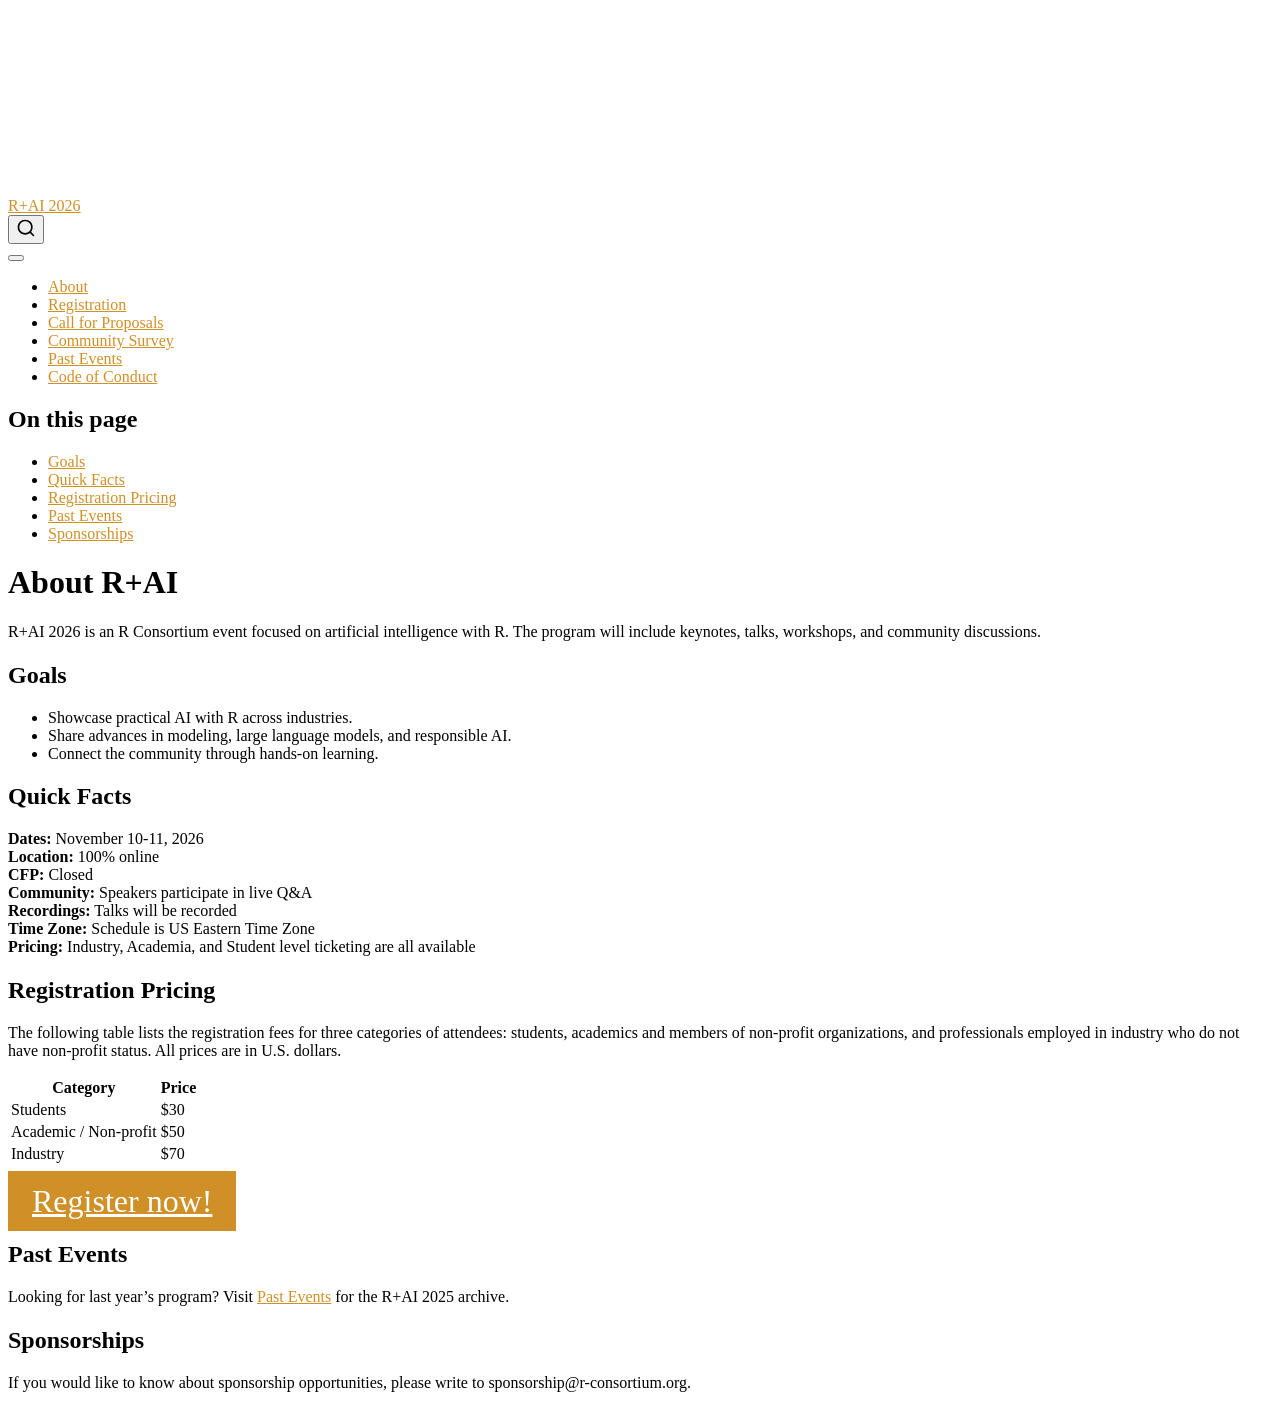
==== about.html @ 4ca6fd70 "deploy: 905045882e20bce8444584c14624df7e8ccb5d66" ====
<!DOCTYPE html>
<html xmlns="http://www.w3.org/1999/xhtml" lang="en" xml:lang="en"><head>

<meta charset="utf-8">
<meta name="generator" content="quarto-1.10.19">

<meta name="viewport" content="width=device-width, initial-scale=1.0, user-scalable=yes">


<title>About R+AI – R+AI 2026</title>
<style>
/* Default styles provided by pandoc.
** See https://pandoc.org/MANUAL.html#variables-for-html for config info.
*/
span.smallcaps{font-variant: small-caps;}
div.columns{display: flex; gap: 1.5em;}
div.column{flex: auto;}
@media screen {
div.columns{gap: min(4vw, 1.5em);}
div.column{overflow-x: auto;}
}
div.hanging-indent{margin-left: 1.5em; text-indent: -1.5em;}
ul.task-list{list-style: none;}
ul.task-list li input[type="checkbox"] {
  width: 0.8em;
  margin: 0 0.8em 0.2em -1em; /* quarto-specific, see https://github.com/quarto-dev/quarto-cli/issues/4556 */ 
  vertical-align: middle;
}
</style>


<script src="site_libs/quarto-nav/quarto-nav.js"></script>
<script src="site_libs/quarto-nav/headroom.min.js"></script>
<script src="site_libs/clipboard/clipboard.min.js"></script>
<script src="site_libs/quarto-search/autocomplete.umd.js"></script>
<script src="site_libs/quarto-search/fuse.min.js"></script>
<script src="site_libs/quarto-search/quarto-search.js"></script>
<meta name="quarto:offset" content="./">
<link href="./images/favicon.ico" rel="icon">
<script src="site_libs/quarto-html/quarto.js" type="module"></script>
<script src="site_libs/quarto-html/tabsets/tabsets.js" type="module"></script>
<script src="site_libs/quarto-html/popper.min.js"></script>
<script src="site_libs/quarto-html/tippy.umd.min.js"></script>
<script src="site_libs/quarto-html/anchor.min.js"></script>
<link href="site_libs/quarto-html/tippy.css" rel="stylesheet">
<link href="site_libs/quarto-html/quarto-syntax-highlighting-bf27225e3a48a9273f3daa8f8e829971.css" rel="stylesheet" id="quarto-text-highlighting-styles">
<script src="site_libs/bootstrap/bootstrap.min.js"></script>
<link href="site_libs/bootstrap/bootstrap-icons.css" rel="stylesheet">
<link href="site_libs/bootstrap/bootstrap-55617497126496852ff9f5a59253c640.min.css" rel="stylesheet" append-hash="true" id="quarto-bootstrap" data-mode="light">
<script id="quarto-search-options" type="application/json">{
  "location": "navbar",
  "copy-button": false,
  "collapse-after": 3,
  "panel-placement": "end",
  "type": "overlay",
  "limit": 50,
  "keyboard-shortcut": [
    "f",
    "/",
    "s"
  ],
  "show-item-context": false,
  "language": {
    "search-no-results-text": "No results",
    "search-matching-documents-text": "matching documents",
    "search-copy-link-title": "Copy link to search",
    "search-hide-matches-text": "Hide additional matches",
    "search-more-match-text": "more match in this document",
    "search-more-matches-text": "more matches in this document",
    "search-clear-button-title": "Clear",
    "search-text-placeholder": "",
    "search-detached-cancel-button-title": "Cancel",
    "search-submit-button-title": "Submit",
    "search-label": "Search"
  }
}</script>
<script async="" src="https://www.googletagmanager.com/gtag/js?id=G-B697SX1BNN"></script>

<script type="text/javascript">

window.dataLayer = window.dataLayer || [];
function gtag(){dataLayer.push(arguments);}
gtag('js', new Date());
gtag('config', 'G-B697SX1BNN', { 'anonymize_ip': true});
</script>


<link rel="stylesheet" href="styles.css">
</head>

<body class="nav-fixed quarto-light">

<div id="quarto-search-results"></div>
  <header id="quarto-header" class="headroom fixed-top">
    <nav class="navbar navbar-expand-lg " data-bs-theme="dark">
      <div class="navbar-container container-fluid">
      <div class="navbar-brand-container mx-auto">
    <a class="navbar-brand" href="./index.html">
    <span class="navbar-title">R+AI 2026</span>
    </a>
  </div>
            <div id="quarto-search" class="" title="Search"></div>
          <button class="navbar-toggler" type="button" data-bs-toggle="collapse" data-bs-target="#navbarCollapse" aria-controls="navbarCollapse" role="menu" aria-expanded="false" aria-label="Toggle navigation" onclick="if (window.quartoToggleHeadroom) { window.quartoToggleHeadroom(); }">
  <span class="navbar-toggler-icon"></span>
</button>
          <div class="collapse navbar-collapse" id="navbarCollapse">
            <ul class="navbar-nav navbar-nav-scroll me-auto">
  <li class="nav-item">
    <a class="nav-link active" href="./about.html" aria-current="page"> 
<span class="menu-text">About</span></a>
  </li>  
  <li class="nav-item">
    <a class="nav-link" href="./registration.html"> 
<span class="menu-text">Registration</span></a>
  </li>  
  <li class="nav-item">
    <a class="nav-link" href="./cfp.html"> 
<span class="menu-text">Call for Proposals</span></a>
  </li>  
  <li class="nav-item">
    <a class="nav-link" href="./survey.html"> 
<span class="menu-text">Community Survey</span></a>
  </li>  
  <li class="nav-item">
    <a class="nav-link" href="./Events.html"> 
<span class="menu-text">Past Events</span></a>
  </li>  
  <li class="nav-item">
    <a class="nav-link" href="./attend.html"> 
<span class="menu-text">Code of Conduct</span></a>
  </li>  
</ul>
          </div> <!-- /navcollapse -->
            <div class="quarto-navbar-tools">
</div>
      </div> <!-- /container-fluid -->
    </nav>
</header>
<!-- content -->
<div id="quarto-content" class="quarto-container page-columns page-rows-contents page-layout-article page-navbar">
<!-- sidebar -->
<!-- margin-sidebar -->
    <div id="quarto-margin-sidebar" class="sidebar margin-sidebar">
        <nav id="TOC" role="doc-toc" class="toc-active">
    <h2 id="toc-title">On this page</h2>
   
  <ul>
  <li><a href="#goals" id="toc-goals" class="nav-link active" data-scroll-target="#goals">Goals</a></li>
  <li><a href="#quick-facts" id="toc-quick-facts" class="nav-link" data-scroll-target="#quick-facts">Quick Facts</a></li>
  <li><a href="#registration-pricing" id="toc-registration-pricing" class="nav-link" data-scroll-target="#registration-pricing">Registration Pricing</a></li>
  <li><a href="#past-events" id="toc-past-events" class="nav-link" data-scroll-target="#past-events">Past Events</a></li>
  <li><a href="#sponsorships" id="toc-sponsorships" class="nav-link" data-scroll-target="#sponsorships">Sponsorships</a></li>
  </ul>
</nav>
    </div>
<!-- main -->
<main class="content" id="quarto-document-content">

<header id="title-block-header" class="quarto-title-block default">
<div class="quarto-title">
<h1 class="title">About R+AI</h1>
</div>



<div class="quarto-title-meta">

    
  
    
  </div>
  


</header>


<p>R+AI 2026 is an R Consortium event focused on artificial intelligence with R. The program will include keynotes, talks, workshops, and community discussions.</p>
<section id="goals" class="level2">
<h2 class="anchored" data-anchor-id="goals">Goals</h2>
<ul>
<li>Showcase practical AI with R across industries.</li>
<li>Share advances in modeling, large language models, and responsible AI.</li>
<li>Connect the community through hands-on learning.</li>
</ul>
</section>
<section id="quick-facts" class="level2">
<h2 class="anchored" data-anchor-id="quick-facts">Quick Facts</h2>
<p><strong>Dates:</strong> November 10-11, 2026<br>
<strong>Location:</strong> 100% online<br>
<strong>CFP:</strong> Closed<br>
<strong>Community:</strong> Speakers participate in live Q&amp;A<br>
<strong>Recordings:</strong> Talks will be recorded<br>
<strong>Time Zone:</strong> Schedule is US Eastern Time Zone<br>
<strong>Pricing:</strong> Industry, Academia, and Student level ticketing are all available</p>
</section>
<section id="registration-pricing" class="level2">
<h2 class="anchored" data-anchor-id="registration-pricing">Registration Pricing</h2>
<p>The following table lists the registration fees for three categories of attendees: students, academics and members of non-profit organizations, and professionals employed in industry who do not have non-profit status. All prices are in U.S. dollars.</p>
<table class="caption-top table">
<thead>
<tr class="header">
<th>Category</th>
<th>Price</th>
</tr>
</thead>
<tbody>
<tr class="odd">
<td>Students</td>
<td>$30</td>
</tr>
<tr class="even">
<td>Academic / Non-profit</td>
<td>$50</td>
</tr>
<tr class="odd">
<td>Industry</td>
<td>$70</td>
</tr>
</tbody>
</table>
<p><a href="https://events.zoom.us/ev/AvKPIaFGx9jwfTQyiDQcLmRWjmoDg4b4O20UQLssgTvlWDoXuMh5~AvDbrQHgBmJBUNpTBSMDUTQVfVen6k7w_xlMXZremUKDubDA3Q9AQ7-FRQ" class="btn btn-rai-mustard btn-rai-lg" role="button">Register now!</a></p>
</section>
<section id="past-events" class="level2">
<h2 class="anchored" data-anchor-id="past-events">Past Events</h2>
<p>Looking for last year’s program? Visit <a href="./Events.html">Past Events</a> for the R+AI 2025 archive.</p>
</section>
<section id="sponsorships" class="level2">
<h2 class="anchored" data-anchor-id="sponsorships">Sponsorships</h2>
<p>If you would like to know about sponsorship opportunities, please write to sponsorship@r-consortium.org.</p>


</section>

</main> <!-- /main -->
<script id="quarto-html-after-body" type="application/javascript">
  window.document.addEventListener("DOMContentLoaded", function (event) {
    const icon = "";
    const anchorJS = new window.AnchorJS();
    anchorJS.options = {
      placement: 'right',
      icon: icon
    };
    anchorJS.add('.anchored');
    const isCodeAnnotation = (el) => {
      for (const clz of el.classList) {
        if (clz.startsWith('code-annotation-')) {                     
          return true;
        }
      }
      return false;
    }
    const onCopySuccess = function(e) {
      // button target
      const button = e.trigger;
      // don't keep focus
      button.blur();
      // flash "checked"
      button.classList.add('code-copy-button-checked');
      var currentTitle = button.getAttribute("title");
      button.setAttribute("title", "Copied!");
      let tooltip;
      if (window.bootstrap) {
        button.setAttribute("data-bs-toggle", "tooltip");
        button.setAttribute("data-bs-placement", "left");
        button.setAttribute("data-bs-title", "Copied!");
        tooltip = new bootstrap.Tooltip(button, 
          { trigger: "manual", 
            customClass: "code-copy-button-tooltip",
            offset: [0, -8]});
        tooltip.show();    
      }
      setTimeout(function() {
        if (tooltip) {
          tooltip.hide();
          button.removeAttribute("data-bs-title");
          button.removeAttribute("data-bs-toggle");
          button.removeAttribute("data-bs-placement");
        }
        button.setAttribute("title", currentTitle);
        button.classList.remove('code-copy-button-checked');
      }, 1000);
      // clear code selection
      e.clearSelection();
    }
    const getTextToCopy = function(trigger) {
      const outerScaffold = trigger.parentElement.cloneNode(true);
      const codeEl = outerScaffold.querySelector('code');
      for (const childEl of codeEl.children) {
        if (isCodeAnnotation(childEl)) {
          childEl.remove();
        }
      }
      return codeEl.innerText;
    }
    const clipboard = new window.ClipboardJS('.code-copy-button:not([data-in-quarto-modal])', {
      text: getTextToCopy
    });
    clipboard.on('success', onCopySuccess);
    if (window.document.getElementById('quarto-embedded-source-code-modal')) {
      const clipboardModal = new window.ClipboardJS('.code-copy-button[data-in-quarto-modal]', {
        text: getTextToCopy,
        container: window.document.getElementById('quarto-embedded-source-code-modal')
      });
      clipboardModal.on('success', onCopySuccess);
    }
      var localhostRegex = new RegExp(/^(?:http|https):\/\/localhost\:?[0-9]*\//);
      var mailtoRegex = new RegExp(/^mailto:/);
        var filterRegex = new RegExp("https:\/\/rconsortium\.github\.io\/RplusAI_website\/");
      var isInternal = (href) => {
          return filterRegex.test(href) || localhostRegex.test(href) || mailtoRegex.test(href);
      }
      // Inspect non-navigation links and adorn them if external
     var links = window.document.querySelectorAll('a[href]:not(.nav-link):not(.navbar-brand):not(.toc-action):not(.sidebar-link):not(.sidebar-item-toggle):not(.pagination-link):not(.no-external):not([aria-hidden]):not(.dropdown-item):not(.quarto-navigation-tool):not(.about-link)');
      for (var i=0; i<links.length; i++) {
        const link = links[i];
        if (!isInternal(link.href)) {
          // undo the damage that might have been done by quarto-nav.js in the case of
          // links that we want to consider external
          if (link.dataset.originalHref !== undefined) {
            link.href = link.dataset.originalHref;
          }
        }
      }
    function tippyHover(el, contentFn, onTriggerFn, onUntriggerFn) {
      const config = {
        allowHTML: true,
        maxWidth: 500,
        delay: 100,
        arrow: false,
        appendTo: function(el) {
            return el.parentElement;
        },
        interactive: true,
        interactiveBorder: 10,
        theme: 'quarto',
        placement: 'bottom-start',
      };
      if (contentFn) {
        config.content = contentFn;
      }
      if (onTriggerFn) {
        config.onTrigger = onTriggerFn;
      }
      if (onUntriggerFn) {
        config.onUntrigger = onUntriggerFn;
      }
      window.tippy(el, config); 
    }
    const noterefs = window.document.querySelectorAll('a[role="doc-noteref"]');
    for (var i=0; i<noterefs.length; i++) {
      const ref = noterefs[i];
      tippyHover(ref, function() {
        // use id or data attribute instead here
        let href = ref.getAttribute('data-footnote-href') || ref.getAttribute('href');
        try { href = new URL(href).hash; } catch {}
        const id = href.replace(/^#\/?/, "");
        const note = window.document.getElementById(id);
        if (note) {
          return note.innerHTML;
        } else {
          return "";
        }
      });
    }
    const xrefs = window.document.querySelectorAll('a.quarto-xref');
    const processXRef = (id, note) => {
      // Strip column container classes
      const stripColumnClz = (el) => {
        el.classList.remove("page-full", "page-columns");
        if (el.children) {
          for (const child of el.children) {
            stripColumnClz(child);
          }
        }
      }
      stripColumnClz(note)
      if (id === null || id.startsWith('sec-')) {
        // Special case sections, only their first couple elements
        const container = document.createElement("div");
        if (note.children && note.children.length > 2) {
          container.appendChild(note.children[0].cloneNode(true));
          for (let i = 1; i < note.children.length; i++) {
            const child = note.children[i];
            if (child.tagName === "P" && child.innerText === "") {
              continue;
            } else {
              container.appendChild(child.cloneNode(true));
              break;
            }
          }
          if (window.Quarto?.typesetMath) {
            window.Quarto.typesetMath(container);
          }
          return container.innerHTML
        } else {
          if (window.Quarto?.typesetMath) {
            window.Quarto.typesetMath(note);
          }
          return note.innerHTML;
        }
      } else {
        // Remove any anchor links if they are present
        const anchorLink = note.querySelector('a.anchorjs-link');
        if (anchorLink) {
          anchorLink.remove();
        }
        if (window.Quarto?.typesetMath) {
          window.Quarto.typesetMath(note);
        }
        if (note.classList.contains("callout")) {
          return note.outerHTML;
        } else {
          return note.innerHTML;
        }
      }
    }
    for (var i=0; i<xrefs.length; i++) {
      const xref = xrefs[i];
      tippyHover(xref, undefined, function(instance) {
        instance.disable();
        let url = xref.getAttribute('href');
        let hash = undefined; 
        if (url.startsWith('#')) {
          hash = url;
        } else {
          try { hash = new URL(url).hash; } catch {}
        }
        if (hash) {
          const id = hash.replace(/^#\/?/, "");
          const note = window.document.getElementById(id);
          if (note !== null) {
            try {
              const html = processXRef(id, note.cloneNode(true));
              instance.setContent(html);
            } finally {
              instance.enable();
              instance.show();
            }
          } else {
            // See if we can fetch this
            fetch(url.split('#')[0])
            .then(res => res.text())
            .then(html => {
              const parser = new DOMParser();
              const htmlDoc = parser.parseFromString(html, "text/html");
              const note = htmlDoc.getElementById(id);
              if (note !== null) {
                const html = processXRef(id, note);
                instance.setContent(html);
              } 
            }).finally(() => {
              instance.enable();
              instance.show();
            });
          }
        } else {
          // See if we can fetch a full url (with no hash to target)
          // This is a special case and we should probably do some content thinning / targeting
          fetch(url)
          .then(res => res.text())
          .then(html => {
            const parser = new DOMParser();
            const htmlDoc = parser.parseFromString(html, "text/html");
            const note = htmlDoc.querySelector('main.content');
            if (note !== null) {
              // This should only happen for chapter cross references
              // (since there is no id in the URL)
              // remove the first header
              if (note.children.length > 0 && note.children[0].tagName === "HEADER") {
                note.children[0].remove();
              }
              const html = processXRef(null, note);
              instance.setContent(html);
            } 
          }).finally(() => {
            instance.enable();
            instance.show();
          });
        }
      }, function(instance) {
      });
    }
        let selectedAnnoteEl;
        const selectorForAnnotation = ( cell, annotation) => {
          let cellAttr = 'data-code-cell="' + cell + '"';
          let lineAttr = 'data-code-annotation="' +  annotation + '"';
          const selector = 'span[' + cellAttr + '][' + lineAttr + ']';
          return selector;
        }
        const selectCodeLines = (annoteEl) => {
          const doc = window.document;
          const targetCell = annoteEl.getAttribute("data-target-cell");
          const targetAnnotation = annoteEl.getAttribute("data-target-annotation");
          const annoteSpan = window.document.querySelector(selectorForAnnotation(targetCell, targetAnnotation));
          const lines = annoteSpan.getAttribute("data-code-lines").split(",");
          const lineIds = lines.map((line) => {
            return targetCell + "-" + line;
          })
          let top = null;
          let height = null;
          let parent = null;
          if (lineIds.length > 0) {
              //compute the position of the single el (top and bottom and make a div)
              const el = window.document.getElementById(lineIds[0]);
              top = el.offsetTop;
              height = el.offsetHeight;
              parent = el.parentElement.parentElement;
            if (lineIds.length > 1) {
              const lastEl = window.document.getElementById(lineIds[lineIds.length - 1]);
              const bottom = lastEl.offsetTop + lastEl.offsetHeight;
              height = bottom - top;
            }
            if (top !== null && height !== null && parent !== null) {
              // cook up a div (if necessary) and position it 
              let div = window.document.getElementById("code-annotation-line-highlight");
              if (div === null) {
                div = window.document.createElement("div");
                div.setAttribute("id", "code-annotation-line-highlight");
                div.style.position = 'absolute';
                parent.appendChild(div);
              }
              div.style.top = top - 2 + "px";
              div.style.height = height + 4 + "px";
              div.style.left = 0;
              let gutterDiv = window.document.getElementById("code-annotation-line-highlight-gutter");
              if (gutterDiv === null) {
                gutterDiv = window.document.createElement("div");
                gutterDiv.setAttribute("id", "code-annotation-line-highlight-gutter");
                gutterDiv.style.position = 'absolute';
                const codeCell = window.document.getElementById(targetCell);
                const gutter = codeCell.querySelector('.code-annotation-gutter');
                gutter.appendChild(gutterDiv);
              }
              gutterDiv.style.top = top - 2 + "px";
              gutterDiv.style.height = height + 4 + "px";
            }
            selectedAnnoteEl = annoteEl;
          }
        };
        const unselectCodeLines = () => {
          const elementsIds = ["code-annotation-line-highlight", "code-annotation-line-highlight-gutter"];
          elementsIds.forEach((elId) => {
            const div = window.document.getElementById(elId);
            if (div) {
              div.remove();
            }
          });
          selectedAnnoteEl = undefined;
        };
          // Handle positioning of the toggle
      window.addEventListener(
        "resize",
        throttle(() => {
          elRect = undefined;
          if (selectedAnnoteEl) {
            selectCodeLines(selectedAnnoteEl);
          }
        }, 10)
      );
      function throttle(fn, ms) {
      let throttle = false;
      let timer;
        return (...args) => {
          if(!throttle) { // first call gets through
              fn.apply(this, args);
              throttle = true;
          } else { // all the others get throttled
              if(timer) clearTimeout(timer); // cancel #2
              timer = setTimeout(() => {
                fn.apply(this, args);
                timer = throttle = false;
              }, ms);
          }
        };
      }
        // Attach click handler to the DT
        const annoteDls = window.document.querySelectorAll('dt[data-target-cell]');
        for (const annoteDlNode of annoteDls) {
          annoteDlNode.addEventListener('click', (event) => {
            const clickedEl = event.target;
            if (clickedEl !== selectedAnnoteEl) {
              unselectCodeLines();
              const activeEl = window.document.querySelector('dt[data-target-cell].code-annotation-active');
              if (activeEl) {
                activeEl.classList.remove('code-annotation-active');
              }
              selectCodeLines(clickedEl);
              clickedEl.classList.add('code-annotation-active');
            } else {
              // Unselect the line
              unselectCodeLines();
              clickedEl.classList.remove('code-annotation-active');
            }
          });
        }
    const findCites = (el) => {
      const parentEl = el.parentElement;
      if (parentEl) {
        const cites = parentEl.dataset.cites;
        if (cites) {
          return {
            el,
            cites: cites.split(' ')
          };
        } else {
          return findCites(el.parentElement)
        }
      } else {
        return undefined;
      }
    };
    var bibliorefs = window.document.querySelectorAll('a[role="doc-biblioref"]');
    for (var i=0; i<bibliorefs.length; i++) {
      const ref = bibliorefs[i];
      const citeInfo = findCites(ref);
      if (citeInfo) {
        tippyHover(citeInfo.el, function() {
          var popup = window.document.createElement('div');
          citeInfo.cites.forEach(function(cite) {
            var citeDiv = window.document.createElement('div');
            citeDiv.classList.add('hanging-indent');
            citeDiv.classList.add('csl-entry');
            var biblioDiv = window.document.getElementById('ref-' + cite);
            if (biblioDiv) {
              citeDiv.innerHTML = biblioDiv.innerHTML;
            }
            popup.appendChild(citeDiv);
          });
          return popup.innerHTML;
        });
      }
    }
  });
  </script>
</div> <!-- /content -->




</body></html>
---- site_libs/quarto-html/tippy.css ----
.tippy-box[data-animation=fade][data-state=hidden]{opacity:0}[data-tippy-root]{max-width:calc(100vw - 10px)}.tippy-box{position:relative;background-color:#333;color:#fff;border-radius:4px;font-size:14px;line-height:1.4;white-space:normal;outline:0;transition-property:transform,visibility,opacity}.tippy-box[data-placement^=top]>.tippy-arrow{bottom:0}.tippy-box[data-placement^=top]>.tippy-arrow:before{bottom:-7px;left:0;border-width:8px 8px 0;border-top-color:initial;transform-origin:center top}.tippy-box[data-placement^=bottom]>.tippy-arrow{top:0}.tippy-box[data-placement^=bottom]>.tippy-arrow:before{top:-7px;left:0;border-width:0 8px 8px;border-bottom-color:initial;transform-origin:center bottom}.tippy-box[data-placement^=left]>.tippy-arrow{right:0}.tippy-box[data-placement^=left]>.tippy-arrow:before{border-width:8px 0 8px 8px;border-left-color:initial;right:-7px;transform-origin:center left}.tippy-box[data-placement^=right]>.tippy-arrow{left:0}.tippy-box[data-placement^=right]>.tippy-arrow:before{left:-7px;border-width:8px 8px 8px 0;border-right-color:initial;transform-origin:center right}.tippy-box[data-inertia][data-state=visible]{transition-timing-function:cubic-bezier(.54,1.5,.38,1.11)}.tippy-arrow{width:16px;height:16px;color:#333}.tippy-arrow:before{content:"";position:absolute;border-color:transparent;border-style:solid}.tippy-content{position:relative;padding:5px 9px;z-index:1}
---- site_libs/quarto-html/quarto-syntax-highlighting-bf27225e3a48a9273f3daa8f8e829971.css ----
/* quarto syntax highlight colors */
:root {
  --quarto-hl-ot-color: #003B4F;
  --quarto-hl-at-color: #657422;
  --quarto-hl-ss-color: #20794D;
  --quarto-hl-an-color: #5E5E5E;
  --quarto-hl-fu-color: #4758AB;
  --quarto-hl-st-color: #20794D;
  --quarto-hl-cf-color: #003B4F;
  --quarto-hl-op-color: #5E5E5E;
  --quarto-hl-er-color: #AD0000;
  --quarto-hl-bn-color: #AD0000;
  --quarto-hl-al-color: #AD0000;
  --quarto-hl-va-color: #111111;
  --quarto-hl-bu-color: inherit;
  --quarto-hl-ex-color: inherit;
  --quarto-hl-pp-color: #AD0000;
  --quarto-hl-in-color: #5E5E5E;
  --quarto-hl-vs-color: #20794D;
  --quarto-hl-wa-color: #5E5E5E;
  --quarto-hl-do-color: #5E5E5E;
  --quarto-hl-im-color: #00769E;
  --quarto-hl-ch-color: #20794D;
  --quarto-hl-dt-color: #AD0000;
  --quarto-hl-fl-color: #AD0000;
  --quarto-hl-co-color: #5E5E5E;
  --quarto-hl-cv-color: #5E5E5E;
  --quarto-hl-cn-color: #8f5902;
  --quarto-hl-sc-color: #5E5E5E;
  --quarto-hl-dv-color: #AD0000;
  --quarto-hl-kw-color: #003B4F;
}

/* other quarto variables */
:root {
  --quarto-font-monospace: SFMono-Regular, Menlo, Monaco, Consolas, "Liberation Mono", "Courier New", monospace;
}

/* syntax highlight based on Pandoc's rules */
pre > code.sourceCode > span {
  color: #003B4F;
}

code.sourceCode > span {
  color: #003B4F;
}

div.sourceCode,
div.sourceCode pre.sourceCode {
  color: #003B4F;
}

/* Normal */
code span {
  color: #003B4F;
}

/* Alert */
code span.al {
  color: #AD0000;
  font-style: inherit;
}

/* Annotation */
code span.an {
  color: #5E5E5E;
  font-style: inherit;
}

/* Attribute */
code span.at {
  color: #657422;
  font-style: inherit;
}

/* BaseN */
code span.bn {
  color: #AD0000;
  font-style: inherit;
}

/* BuiltIn */
code span.bu {
  font-style: inherit;
}

/* ControlFlow */
code span.cf {
  color: #003B4F;
  font-weight: bold;
  font-style: inherit;
}

/* Char */
code span.ch {
  color: #20794D;
  font-style: inherit;
}

/* Constant */
code span.cn {
  color: #8f5902;
  font-style: inherit;
}

/* Comment */
code span.co {
  color: #5E5E5E;
  font-style: inherit;
}

/* CommentVar */
code span.cv {
  color: #5E5E5E;
  font-style: italic;
}

/* Documentation */
code span.do {
  color: #5E5E5E;
  font-style: italic;
}

/* DataType */
code span.dt {
  color: #AD0000;
  font-style: inherit;
}

/* DecVal */
code span.dv {
  color: #AD0000;
  font-style: inherit;
}

/* Error */
code span.er {
  color: #AD0000;
  font-style: inherit;
}

/* Extension */
code span.ex {
  font-style: inherit;
}

/* Float */
code span.fl {
  color: #AD0000;
  font-style: inherit;
}

/* Function */
code span.fu {
  color: #4758AB;
  font-style: inherit;
}

/* Import */
code span.im {
  color: #00769E;
  font-style: inherit;
}

/* Information */
code span.in {
  color: #5E5E5E;
  font-style: inherit;
}

/* Keyword */
code span.kw {
  color: #003B4F;
  font-weight: bold;
  font-style: inherit;
}

/* Operator */
code span.op {
  color: #5E5E5E;
  font-style: inherit;
}

/* Other */
code span.ot {
  color: #003B4F;
  font-style: inherit;
}

/* Preprocessor */
code span.pp {
  color: #AD0000;
  font-style: inherit;
}

/* SpecialChar */
code span.sc {
  color: #5E5E5E;
  font-style: inherit;
}

/* SpecialString */
code span.ss {
  color: #20794D;
  font-style: inherit;
}

/* String */
code span.st {
  color: #20794D;
  font-style: inherit;
}

/* Variable */
code span.va {
  color: #111111;
  font-style: inherit;
}

/* VerbatimString */
code span.vs {
  color: #20794D;
  font-style: inherit;
}

/* Warning */
code span.wa {
  color: #5E5E5E;
  font-style: italic;
}

.prevent-inlining {
  content: "</";
}

/*# sourceMappingURL=8be38f48d34c45af72792cbd699585e7.css.map */
---- styles.css ----
/* R+AI brand mustard (hex logo fill) */
:root {
  --rai-mustard: #D09028;
  --rai-mustard-hover: #B87C1F;
}

a {
  color: var(--rai-mustard);
}

a:hover,
a:focus {
  color: var(--rai-mustard-hover);
}

.btn-rai-mustard,
button.btn-rai-mustard {
  background-color: var(--rai-mustard) !important;
  border-color: var(--rai-mustard) !important;
  color: #fff !important;
}

.btn-rai-mustard:hover,
button.btn-rai-mustard:hover,
.btn-rai-mustard:focus,
button.btn-rai-mustard:focus {
  background-color: var(--rai-mustard-hover) !important;
  border-color: var(--rai-mustard-hover) !important;
  color: #fff !important;
}

.btn-rai-mustard.btn-rai-lg {
  font-size: 2rem;
  padding: 0.75rem 1.5rem;
  line-height: 1.2;
}
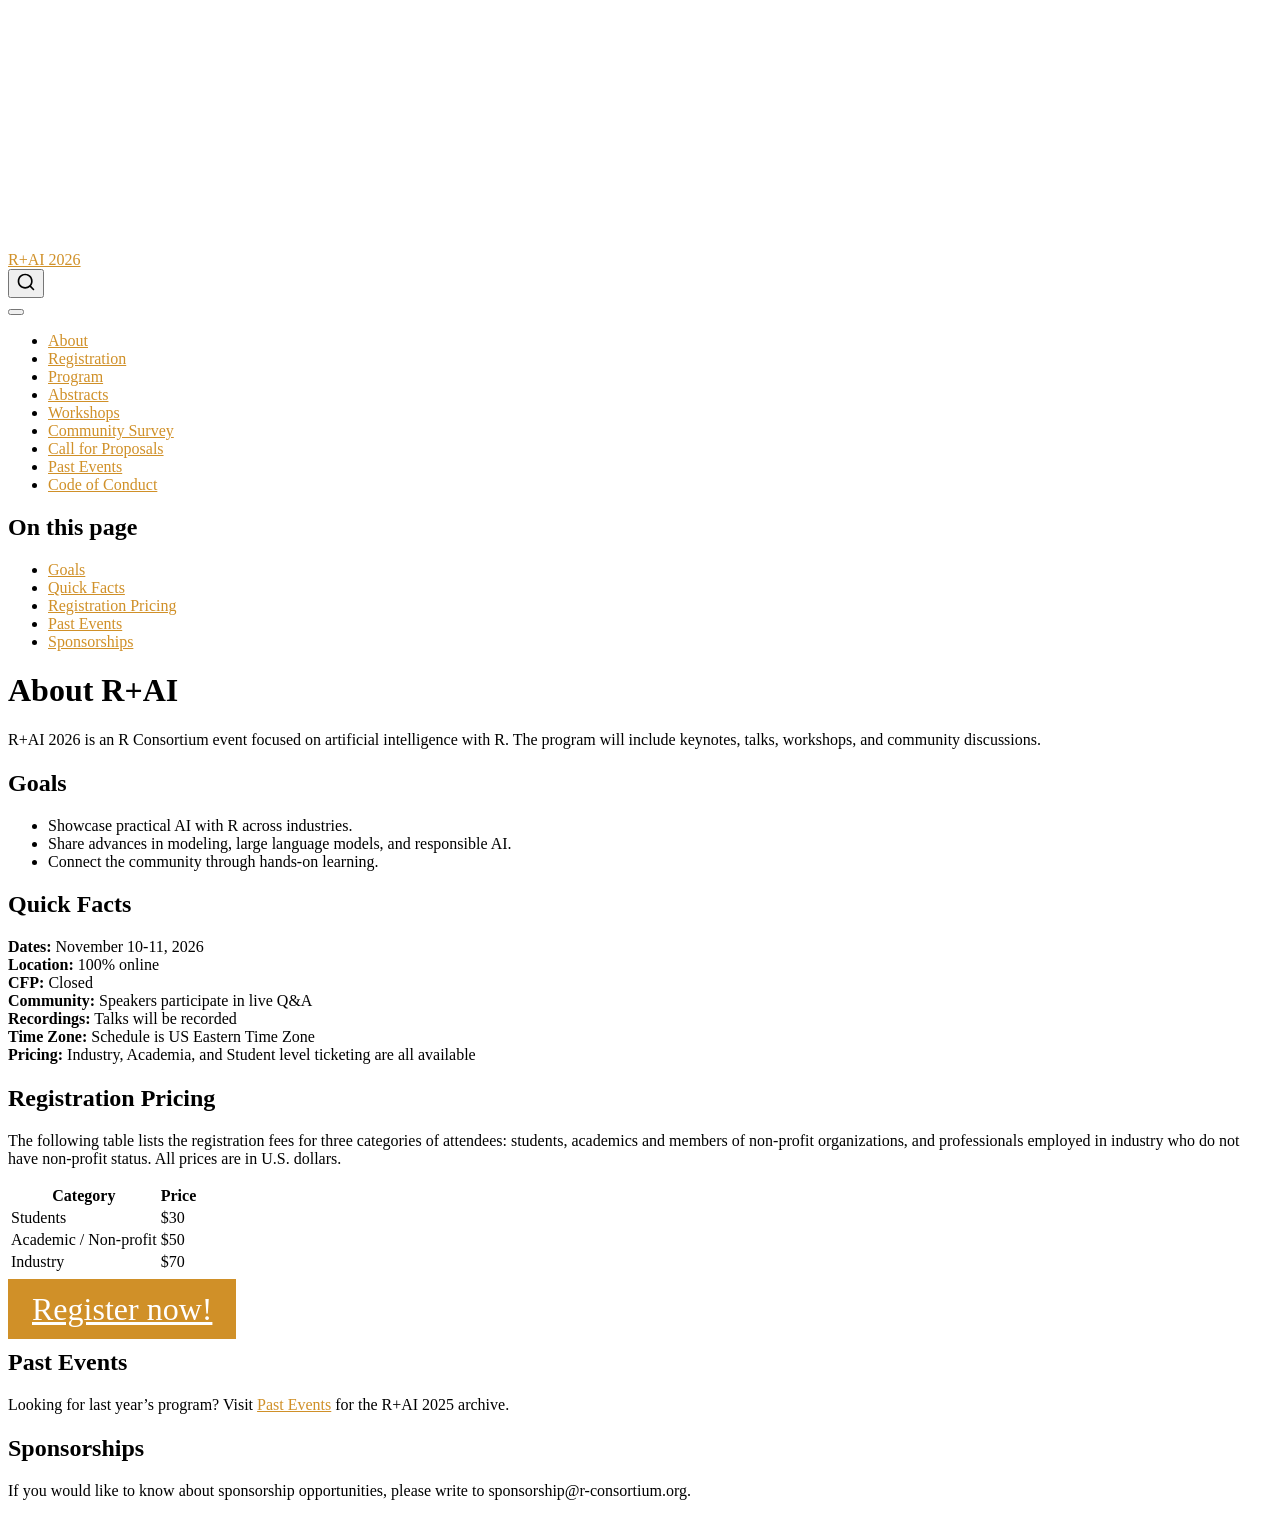
==== commit dd346c16: "deploy: d0a5824aa9dc21c56ec2eae68501d53b9cf3896b" ====
--- a/about.html
+++ b/about.html
@@ -114,12 +114,24 @@
 <span class="menu-text">Registration</span></a>
   </li>  
   <li class="nav-item">
+    <a class="nav-link" href="./program.html"> 
+<span class="menu-text">Program</span></a>
+  </li>  
+  <li class="nav-item">
+    <a class="nav-link" href="./Abstracts.html"> 
+<span class="menu-text">Abstracts</span></a>
+  </li>  
+  <li class="nav-item">
+    <a class="nav-link" href="./workshops.html"> 
+<span class="menu-text">Workshops</span></a>
+  </li>  
+  <li class="nav-item">
+    <a class="nav-link" href="./survey.html"> 
+<span class="menu-text">Community Survey</span></a>
+  </li>  
+  <li class="nav-item">
     <a class="nav-link" href="./cfp.html"> 
 <span class="menu-text">Call for Proposals</span></a>
-  </li>  
-  <li class="nav-item">
-    <a class="nav-link" href="./survey.html"> 
-<span class="menu-text">Community Survey</span></a>
   </li>  
   <li class="nav-item">
     <a class="nav-link" href="./Events.html"> 
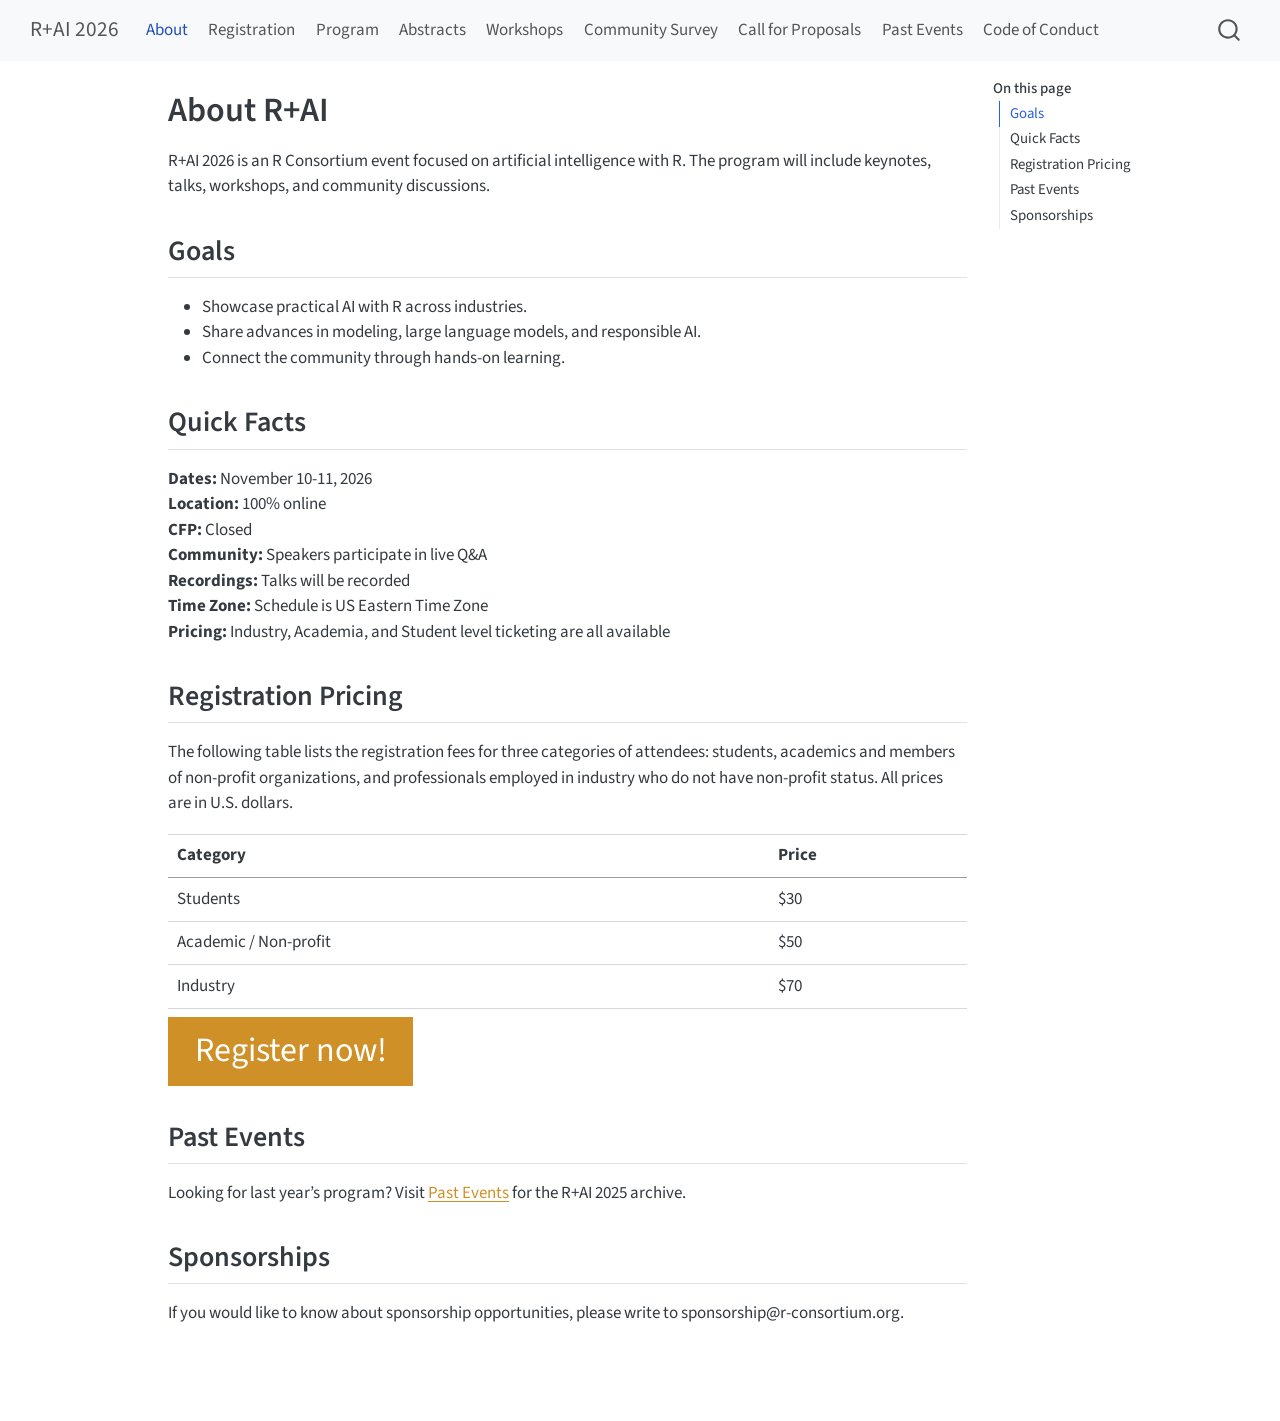
==== commit c0e0fa4b: "deploy: 8954653b915d44f74bc3aa53b3ae2d5ee54d5a69" ====
--- a/about.html
+++ b/about.html
@@ -46,7 +46,7 @@
 <link href="site_libs/quarto-html/quarto-syntax-highlighting-bf27225e3a48a9273f3daa8f8e829971.css" rel="stylesheet" id="quarto-text-highlighting-styles">
 <script src="site_libs/bootstrap/bootstrap.min.js"></script>
 <link href="site_libs/bootstrap/bootstrap-icons.css" rel="stylesheet">
-<link href="site_libs/bootstrap/bootstrap-55617497126496852ff9f5a59253c640.min.css" rel="stylesheet" append-hash="true" id="quarto-bootstrap" data-mode="light">
+<link href="site_libs/bootstrap/bootstrap-d3c09cf01b9717715406c5b992d80823.min.css" rel="stylesheet" append-hash="true" id="quarto-bootstrap" data-mode="light">
 <script id="quarto-search-options" type="application/json">{
   "location": "navbar",
   "copy-button": false,
@@ -86,6 +86,18 @@
 
 
 <link rel="stylesheet" href="styles.css">
+<meta property="og:title" content="About R+AI – R+AI 2026">
+<meta property="og:description" content="">
+<meta property="og:image" content="https://rconsortium.github.io/RplusAI_website/images/rplusai-main-images-with-dates.png">
+<meta property="og:site_name" content="R+AI 2026">
+<meta property="og:image:height" content="509">
+<meta property="og:image:width" content="1024">
+<meta name="twitter:title" content="About R+AI – R+AI 2026">
+<meta name="twitter:description" content="">
+<meta name="twitter:image" content="https://rconsortium.github.io/RplusAI_website/images/rplusai-main-images-with-dates.png">
+<meta name="twitter:image-height" content="509">
+<meta name="twitter:image-width" content="1024">
+<meta name="twitter:card" content="summary_large_image">
 </head>
 
 <body class="nav-fixed quarto-light">
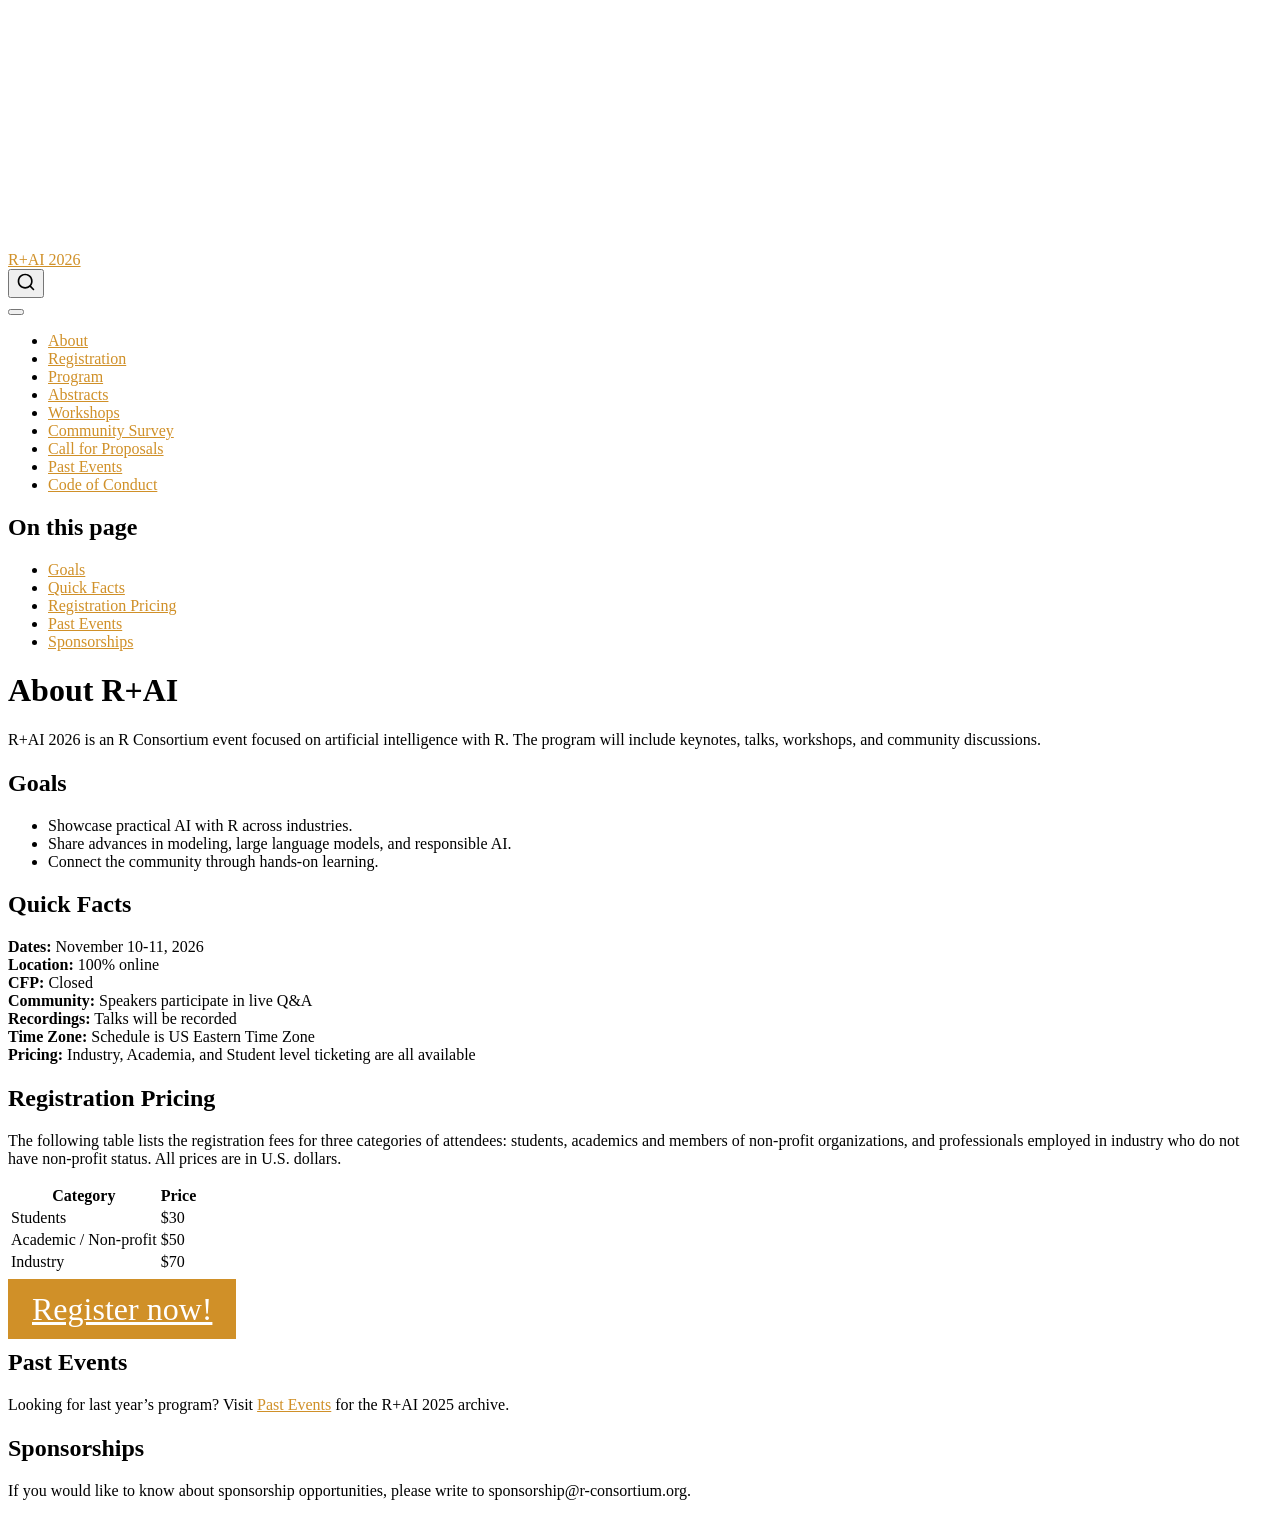
==== commit f579bf51: "deploy: 5e0413d549825c9dd4df7486e53fcd05bdf9419d" ====
--- a/about.html
+++ b/about.html
@@ -46,7 +46,7 @@
 <link href="site_libs/quarto-html/quarto-syntax-highlighting-bf27225e3a48a9273f3daa8f8e829971.css" rel="stylesheet" id="quarto-text-highlighting-styles">
 <script src="site_libs/bootstrap/bootstrap.min.js"></script>
 <link href="site_libs/bootstrap/bootstrap-icons.css" rel="stylesheet">
-<link href="site_libs/bootstrap/bootstrap-d3c09cf01b9717715406c5b992d80823.min.css" rel="stylesheet" append-hash="true" id="quarto-bootstrap" data-mode="light">
+<link href="site_libs/bootstrap/bootstrap-55617497126496852ff9f5a59253c640.min.css" rel="stylesheet" append-hash="true" id="quarto-bootstrap" data-mode="light">
 <script id="quarto-search-options" type="application/json">{
   "location": "navbar",
   "copy-button": false,
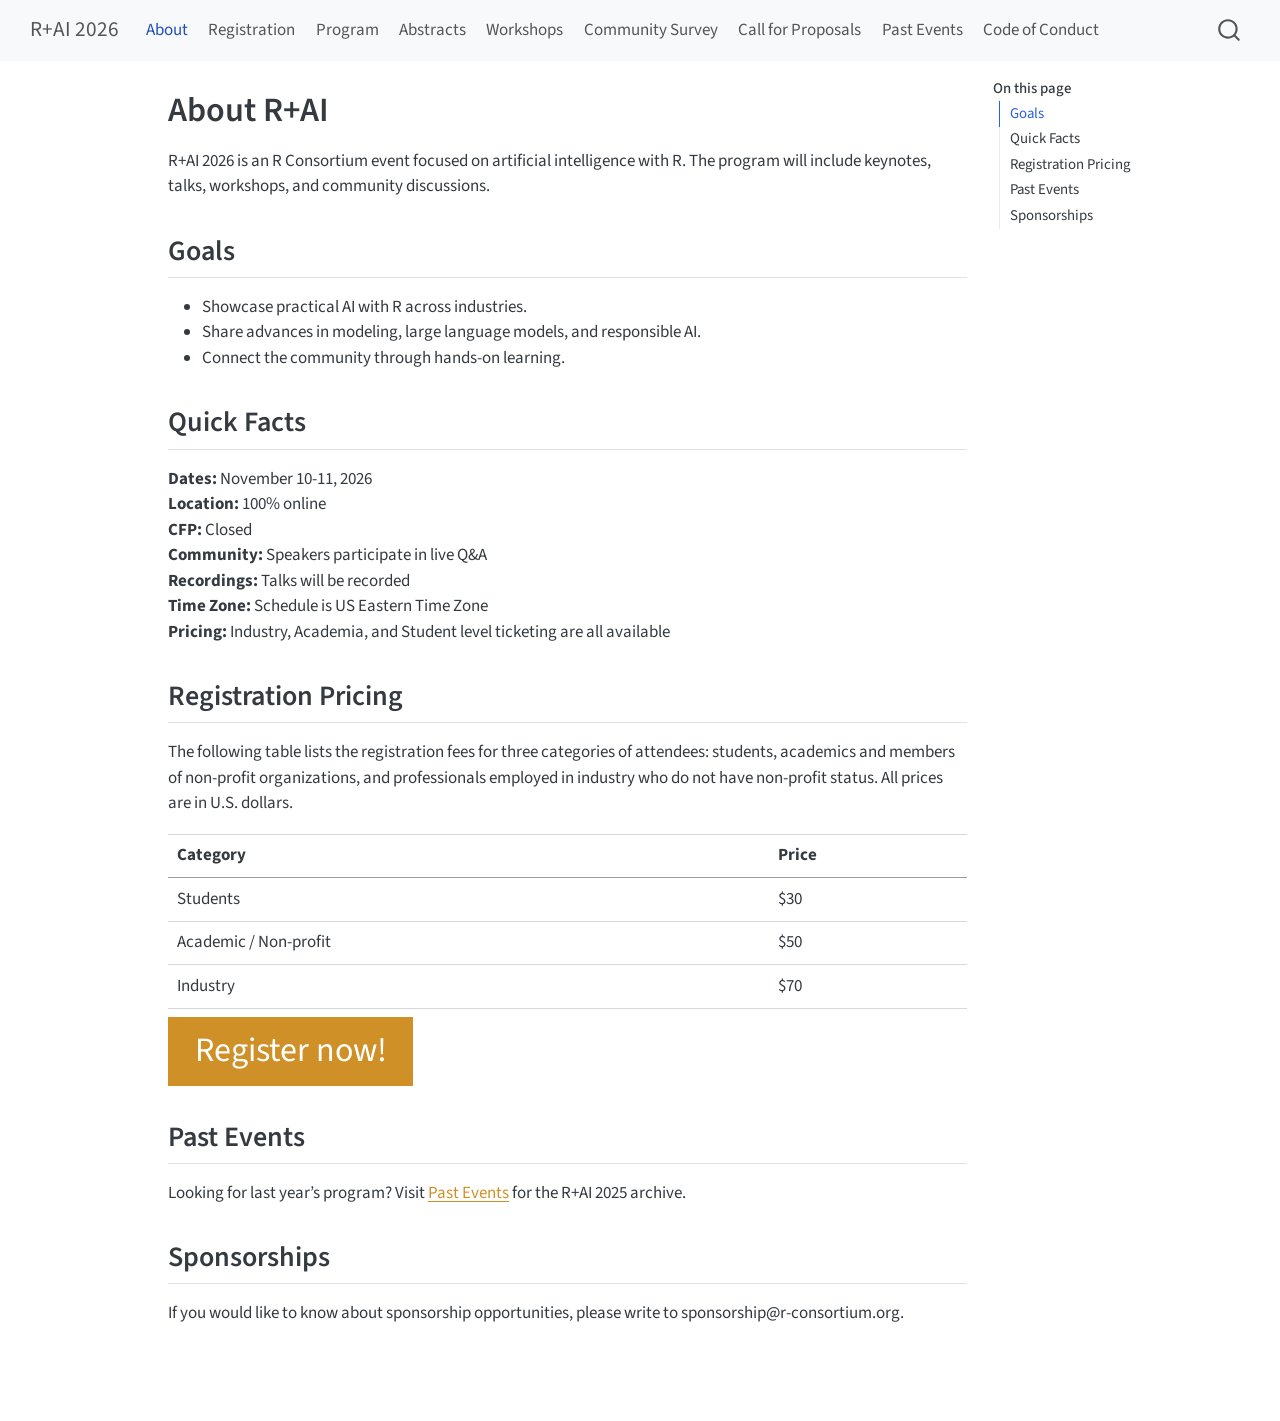
==== commit 01c6e78d: "deploy: 6c6a68917fd1098fc9285dbbb3e99a1eb123ed38" ====
--- a/about.html
+++ b/about.html
@@ -46,7 +46,7 @@
 <link href="site_libs/quarto-html/quarto-syntax-highlighting-bf27225e3a48a9273f3daa8f8e829971.css" rel="stylesheet" id="quarto-text-highlighting-styles">
 <script src="site_libs/bootstrap/bootstrap.min.js"></script>
 <link href="site_libs/bootstrap/bootstrap-icons.css" rel="stylesheet">
-<link href="site_libs/bootstrap/bootstrap-55617497126496852ff9f5a59253c640.min.css" rel="stylesheet" append-hash="true" id="quarto-bootstrap" data-mode="light">
+<link href="site_libs/bootstrap/bootstrap-166690b9c768161ed89deb9505a7d440.min.css" rel="stylesheet" append-hash="true" id="quarto-bootstrap" data-mode="light">
 <script id="quarto-search-options" type="application/json">{
   "location": "navbar",
   "copy-button": false,
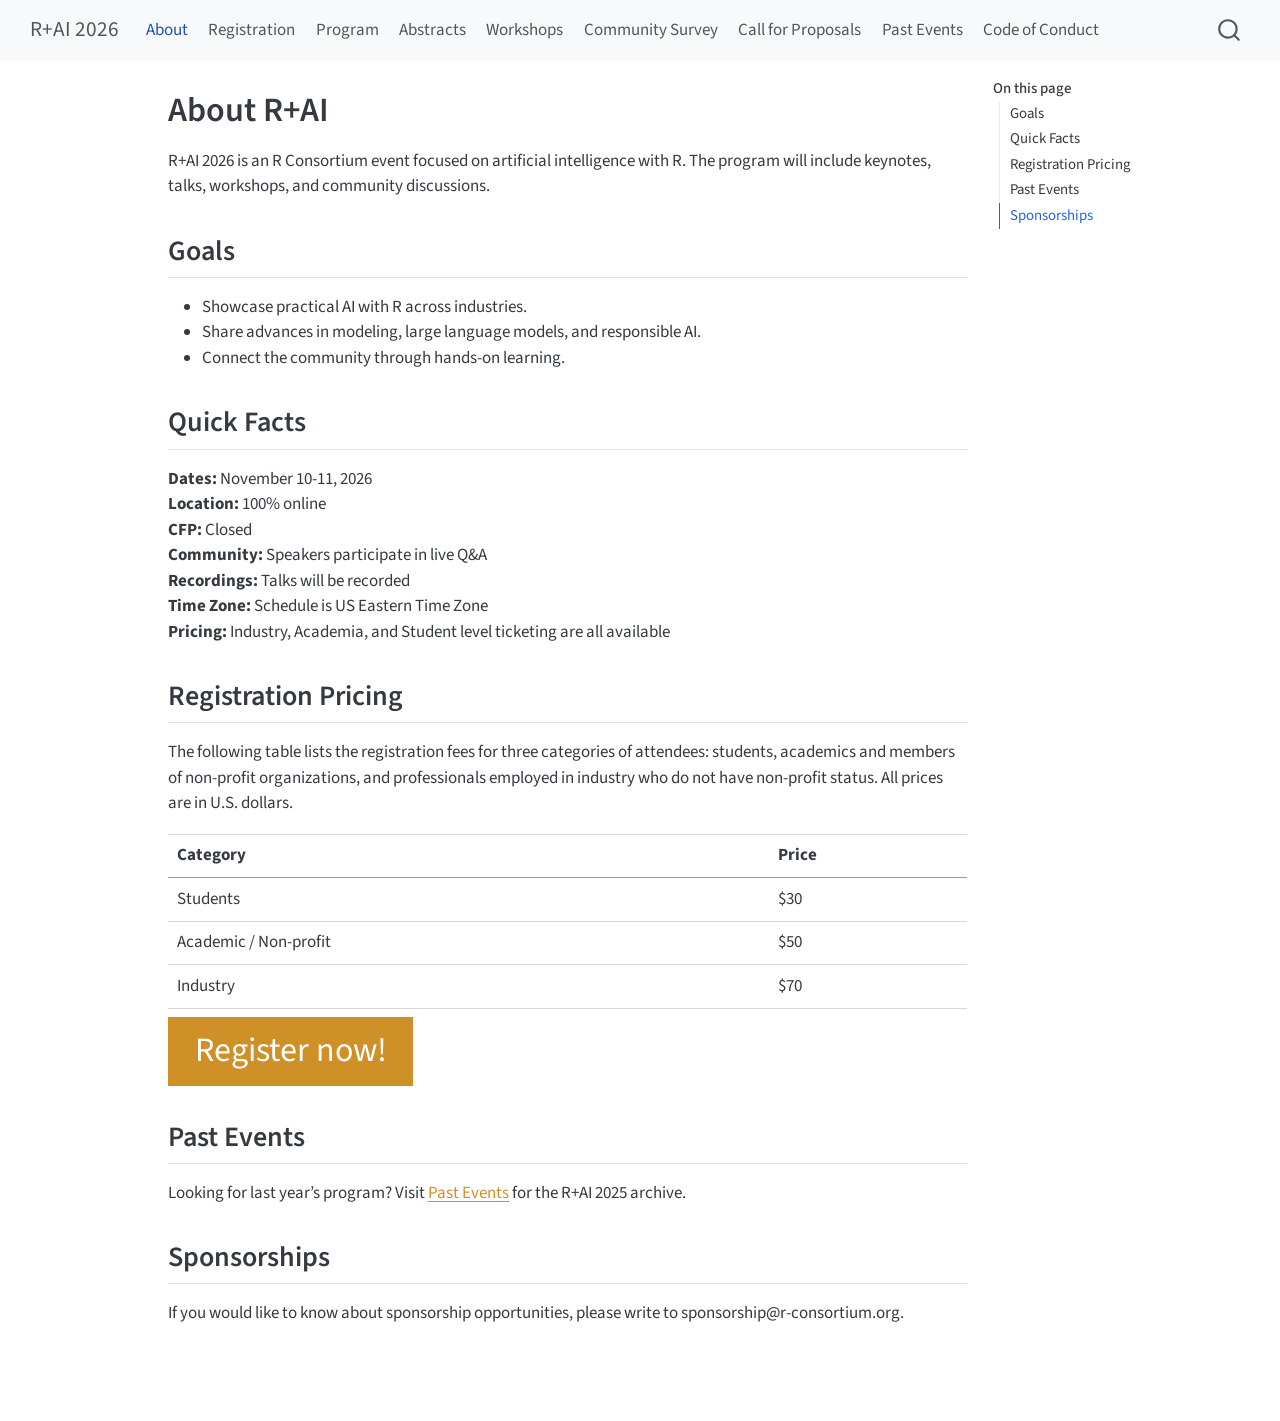
==== commit 13dd339b: "deploy: e1ac0b03cbf4c5963441dde969c64d52b1184c84" ====
--- a/about.html
+++ b/about.html
@@ -2,7 +2,7 @@
 <html xmlns="http://www.w3.org/1999/xhtml" lang="en" xml:lang="en"><head>
 
 <meta charset="utf-8">
-<meta name="generator" content="quarto-1.10.19">
+<meta name="generator" content="quarto-1.11.9">
 
 <meta name="viewport" content="width=device-width, initial-scale=1.0, user-scalable=yes">
 
@@ -39,14 +39,15 @@
 <link href="./images/favicon.ico" rel="icon">
 <script src="site_libs/quarto-html/quarto.js" type="module"></script>
 <script src="site_libs/quarto-html/tabsets/tabsets.js" type="module"></script>
+<script src="site_libs/quarto-html/scrollable-regions/scrollable-regions.js" type="module"></script>
 <script src="site_libs/quarto-html/popper.min.js"></script>
 <script src="site_libs/quarto-html/tippy.umd.min.js"></script>
 <script src="site_libs/quarto-html/anchor.min.js"></script>
 <link href="site_libs/quarto-html/tippy.css" rel="stylesheet">
-<link href="site_libs/quarto-html/quarto-syntax-highlighting-bf27225e3a48a9273f3daa8f8e829971.css" rel="stylesheet" id="quarto-text-highlighting-styles">
+<link href="site_libs/quarto-html/quarto-syntax-highlighting-63b5708e65d6cd79cd7618c58d0c21e7.css" rel="stylesheet" id="quarto-text-highlighting-styles">
 <script src="site_libs/bootstrap/bootstrap.min.js"></script>
 <link href="site_libs/bootstrap/bootstrap-icons.css" rel="stylesheet">
-<link href="site_libs/bootstrap/bootstrap-166690b9c768161ed89deb9505a7d440.min.css" rel="stylesheet" append-hash="true" id="quarto-bootstrap" data-mode="light">
+<link href="site_libs/bootstrap/bootstrap-11dfed304549e7d9db55013033367f26.min.css" rel="stylesheet" append-hash="true" id="quarto-bootstrap" data-mode="light">
 <script id="quarto-search-options" type="application/json">{
   "location": "navbar",
   "copy-button": false,
@@ -95,24 +96,21 @@
 <meta name="twitter:title" content="About R+AI – R+AI 2026">
 <meta name="twitter:description" content="">
 <meta name="twitter:image" content="https://rconsortium.github.io/RplusAI_website/images/rplusai-main-images-with-dates.png">
-<meta name="twitter:image-height" content="509">
-<meta name="twitter:image-width" content="1024">
 <meta name="twitter:card" content="summary_large_image">
 </head>
 
-<body class="nav-fixed quarto-light">
+<body class="nav-fixed quarto-light"><a id="quarto-skip-link" class="visually-hidden-focusable" href="#quarto-document-content">Skip to main content</a>
 
 <div id="quarto-search-results"></div>
   <header id="quarto-header" class="headroom fixed-top">
-    <nav class="navbar navbar-expand-lg " data-bs-theme="dark">
+    <nav class="navbar navbar-expand-lg " data-bs-theme="dark" aria-label="Site">
       <div class="navbar-container container-fluid">
       <div class="navbar-brand-container mx-auto">
     <a class="navbar-brand" href="./index.html">
     <span class="navbar-title">R+AI 2026</span>
     </a>
   </div>
-            <div id="quarto-search" class="" title="Search"></div>
-          <button class="navbar-toggler" type="button" data-bs-toggle="collapse" data-bs-target="#navbarCollapse" aria-controls="navbarCollapse" role="menu" aria-expanded="false" aria-label="Toggle navigation" onclick="if (window.quartoToggleHeadroom) { window.quartoToggleHeadroom(); }">
+          <button class="navbar-toggler" type="button" data-bs-toggle="collapse" data-bs-target="#navbarCollapse" aria-controls="navbarCollapse" aria-expanded="false" aria-label="Toggle navigation" onclick="if (window.quartoToggleHeadroom) { window.quartoToggleHeadroom(); }">
   <span class="navbar-toggler-icon"></span>
 </button>
           <div class="collapse navbar-collapse" id="navbarCollapse">
@@ -157,6 +155,7 @@
           </div> <!-- /navcollapse -->
             <div class="quarto-navbar-tools">
 </div>
+            <div id="quarto-search" class="" title="Search"></div>
       </div> <!-- /container-fluid -->
     </nav>
 </header>
@@ -165,7 +164,7 @@
 <!-- sidebar -->
 <!-- margin-sidebar -->
     <div id="quarto-margin-sidebar" class="sidebar margin-sidebar">
-        <nav id="TOC" role="doc-toc" class="toc-active">
+        <nav id="TOC" role="doc-toc" aria-labelledby="toc-title" class="toc-active">
     <h2 id="toc-title">On this page</h2>
    
   <ul>
@@ -178,7 +177,7 @@
 </nav>
     </div>
 <!-- main -->
-<main class="content" id="quarto-document-content">
+<main class="content" id="quarto-document-content" tabindex="-1">
 
 <header id="title-block-header" class="quarto-title-block default">
 <div class="quarto-title">
@@ -335,7 +334,8 @@
           return filterRegex.test(href) || localhostRegex.test(href) || mailtoRegex.test(href);
       }
       // Inspect non-navigation links and adorn them if external
-     var links = window.document.querySelectorAll('a[href]:not(.nav-link):not(.navbar-brand):not(.toc-action):not(.sidebar-link):not(.sidebar-item-toggle):not(.pagination-link):not(.no-external):not([aria-hidden]):not(.dropdown-item):not(.quarto-navigation-tool):not(.about-link)');
+      window.quartoDecorateExternalLinks = function (root) {
+     var links = (root || window.document).querySelectorAll('a[href]:not(.nav-link):not(.navbar-brand):not(.toc-action):not(.sidebar-link):not(.sidebar-item-toggle):not(.pagination-link):not(.no-external):not([aria-hidden]):not(.dropdown-item):not(.quarto-navigation-tool):not(.about-link)');
       for (var i=0; i<links.length; i++) {
         const link = links[i];
         if (!isInternal(link.href)) {
@@ -344,8 +344,69 @@
           if (link.dataset.originalHref !== undefined) {
             link.href = link.dataset.originalHref;
           }
-        }
-      }
+          if (!link.classList.contains('no-external-icon')) {
+          }
+        }
+      }
+      };
+      window.quartoDecorateExternalLinks(window.document);
+    // Esc closes the popup (WCAG 1.4.13) and focus leaving both trigger and
+    // popup closes it (WCAG 2.4.11); tippy handles neither for interactive popups.
+    const hideOnEscAndFocusOut = {
+      name: 'hideOnEscAndFocusOut',
+      defaultValue: true,
+      fn(instance) {
+        const dismiss = () => {
+          // A show scheduled by the trigger delay would otherwise reopen it
+          instance.clearDelayTimeouts();
+          instance.hide();
+        };
+        const onKeyDown = (event) => {
+          if (event.key !== 'Escape') {
+            return;
+          }
+          // Keep Esc from also reaching page handlers (e.g. reveal.js overview),
+          // except an open reveal.js slide menu, which Esc should close too.
+          // The menu handles keys only when its keyboard option is on.
+          const menuHandlesEsc = window.Reveal?.getPlugin?.('menu')?.isOpen() &&
+            window.Reveal.getConfig().menu?.keyboard !== false;
+          if (!menuHandlesEsc) {
+            event.stopPropagation();
+          }
+          if (instance.popper.contains(window.document.activeElement)) {
+            // Disabled while refocusing so the focus trigger does not reopen it
+            instance.disable();
+            instance.reference.focus();
+            instance.enable();
+          }
+          dismiss();
+        };
+        const onFocusOut = (event) => {
+          const target = event.relatedTarget;
+          if (target && !instance.reference.contains(target) &&
+              !instance.popper.contains(target)) {
+            dismiss();
+          }
+        };
+        // On the trigger too: a click trigger (code-annotations: select) has no
+        // blur handling. Attached for the instance's lifetime so leaving the
+        // trigger also cancels a show still pending on the trigger delay.
+        instance.reference.addEventListener('focusout', onFocusOut);
+        return {
+          onShow() {
+            window.document.addEventListener('keydown', onKeyDown, true);
+            instance.popper.addEventListener('focusout', onFocusOut);
+          },
+          onHide() {
+            window.document.removeEventListener('keydown', onKeyDown, true);
+            instance.popper.removeEventListener('focusout', onFocusOut);
+          },
+          onDestroy() {
+            instance.reference.removeEventListener('focusout', onFocusOut);
+          },
+        };
+      },
+    };
     function tippyHover(el, contentFn, onTriggerFn, onUntriggerFn) {
       const config = {
         allowHTML: true,
@@ -359,6 +420,7 @@
         interactiveBorder: 10,
         theme: 'quarto',
         placement: 'bottom-start',
+        plugins: [hideOnEscAndFocusOut],
       };
       if (contentFn) {
         config.content = contentFn;
@@ -521,44 +583,54 @@
           const lineIds = lines.map((line) => {
             return targetCell + "-" + line;
           })
-          let top = null;
-          let height = null;
-          let parent = null;
+          // Each band is positioned against its own containing block, which is
+          // not the offsetParent of the lines, so place it from client rects.
+          const placeBand = (band, firstEl, lastEl, codeBlock) => {
+            const container = band.offsetParent;
+            if (container === null) {
+              return;
+            }
+            const containerRect = container.getBoundingClientRect();
+            // Reveal.js scales slides with a transform, so convert client
+            // pixels back to the CSS pixels of the container.
+            const scale = containerRect.height / container.offsetHeight || 1;
+            const firstRect = firstEl.getBoundingClientRect();
+            const lastRect = lastEl.getBoundingClientRect();
+            const top = (firstRect.top - containerRect.top) / scale - container.clientTop + container.scrollTop;
+            const height = (lastRect.bottom - firstRect.top) / scale;
+            band.style.top = top - 2 + "px";
+            band.style.height = height + 4 + "px";
+            if (codeBlock) {
+              // Without the copy button wrapper, the containing block is wider
+              // than the code block, so span the code block explicitly.
+              const blockRect = codeBlock.getBoundingClientRect();
+              band.style.left = (blockRect.left - containerRect.left) / scale - container.clientLeft + container.scrollLeft + "px";
+              band.style.width = blockRect.width / scale + "px";
+            }
+          };
           if (lineIds.length > 0) {
-              //compute the position of the single el (top and bottom and make a div)
-              const el = window.document.getElementById(lineIds[0]);
-              top = el.offsetTop;
-              height = el.offsetHeight;
-              parent = el.parentElement.parentElement;
-            if (lineIds.length > 1) {
-              const lastEl = window.document.getElementById(lineIds[lineIds.length - 1]);
-              const bottom = lastEl.offsetTop + lastEl.offsetHeight;
-              height = bottom - top;
-            }
-            if (top !== null && height !== null && parent !== null) {
-              // cook up a div (if necessary) and position it 
-              let div = window.document.getElementById("code-annotation-line-highlight");
-              if (div === null) {
-                div = window.document.createElement("div");
-                div.setAttribute("id", "code-annotation-line-highlight");
-                div.style.position = 'absolute';
-                parent.appendChild(div);
-              }
-              div.style.top = top - 2 + "px";
-              div.style.height = height + 4 + "px";
-              div.style.left = 0;
-              let gutterDiv = window.document.getElementById("code-annotation-line-highlight-gutter");
-              if (gutterDiv === null) {
-                gutterDiv = window.document.createElement("div");
-                gutterDiv.setAttribute("id", "code-annotation-line-highlight-gutter");
-                gutterDiv.style.position = 'absolute';
-                const codeCell = window.document.getElementById(targetCell);
-                const gutter = codeCell.querySelector('.code-annotation-gutter');
-                gutter.appendChild(gutterDiv);
-              }
-              gutterDiv.style.top = top - 2 + "px";
-              gutterDiv.style.height = height + 4 + "px";
-            }
+            const el = window.document.getElementById(lineIds[0]);
+            const lastEl = window.document.getElementById(lineIds[lineIds.length - 1]);
+            const parent = el.parentElement.parentElement;
+            // cook up a div (if necessary) and position it
+            let div = window.document.getElementById("code-annotation-line-highlight");
+            if (div === null) {
+              div = window.document.createElement("div");
+              div.setAttribute("id", "code-annotation-line-highlight");
+              div.style.position = 'absolute';
+              parent.appendChild(div);
+            }
+            placeBand(div, el, lastEl, parent.closest("div.sourceCode") || parent);
+            let gutterDiv = window.document.getElementById("code-annotation-line-highlight-gutter");
+            if (gutterDiv === null) {
+              gutterDiv = window.document.createElement("div");
+              gutterDiv.setAttribute("id", "code-annotation-line-highlight-gutter");
+              gutterDiv.style.position = 'absolute';
+              const codeCell = window.document.getElementById(targetCell);
+              const gutter = codeCell.querySelector('.code-annotation-gutter');
+              gutter.appendChild(gutterDiv);
+            }
+            placeBand(gutterDiv, el, lastEl);
             selectedAnnoteEl = annoteEl;
           }
         };
@@ -657,6 +729,9 @@
     }
   });
   </script>
+  <script type="application/javascript">
+  window.quartoScrollableRegionsLabels = {"code":"Scrollable code","output":"Scrollable output"};
+  </script>
 </div> <!-- /content -->
 
 
--- a/site_libs/quarto-html/quarto-syntax-highlighting-63b5708e65d6cd79cd7618c58d0c21e7.css
+++ b/site_libs/quarto-html/quarto-syntax-highlighting-63b5708e65d6cd79cd7618c58d0c21e7.css
@@ -0,0 +1,236 @@
+/* quarto syntax highlight colors */
+:root {
+  --quarto-hl-ot-color: #003B4F;
+  --quarto-hl-at-color: #657422;
+  --quarto-hl-ss-color: #20794D;
+  --quarto-hl-an-color: #5E5E5E;
+  --quarto-hl-fu-color: #4758AB;
+  --quarto-hl-st-color: #20794D;
+  --quarto-hl-cf-color: #003B4F;
+  --quarto-hl-op-color: #5E5E5E;
+  --quarto-hl-er-color: #AD0000;
+  --quarto-hl-bn-color: #AD0000;
+  --quarto-hl-al-color: #AD0000;
+  --quarto-hl-va-color: #111111;
+  --quarto-hl-bu-color: inherit;
+  --quarto-hl-ex-color: inherit;
+  --quarto-hl-pp-color: #AD0000;
+  --quarto-hl-in-color: #5E5E5E;
+  --quarto-hl-vs-color: #20794D;
+  --quarto-hl-wa-color: #5E5E5E;
+  --quarto-hl-do-color: #5E5E5E;
+  --quarto-hl-im-color: #00769E;
+  --quarto-hl-ch-color: #20794D;
+  --quarto-hl-dt-color: #AD0000;
+  --quarto-hl-fl-color: #AD0000;
+  --quarto-hl-co-color: #5E5E5E;
+  --quarto-hl-cv-color: #5E5E5E;
+  --quarto-hl-cn-color: #8f5902;
+  --quarto-hl-sc-color: #5E5E5E;
+  --quarto-hl-dv-color: #AD0000;
+  --quarto-hl-kw-color: #003B4F;
+}
+
+/* other quarto variables */
+:root {
+  --quarto-font-monospace: SFMono-Regular, Menlo, Monaco, Consolas, "Liberation Mono", "Courier New", monospace;
+}
+
+/* syntax highlight based on Pandoc's rules */
+pre > code.sourceCode > span {
+  color: #003B4F;
+}
+
+code.sourceCode > span {
+  color: #003B4F;
+}
+
+div.sourceCode,
+div.sourceCode pre.sourceCode {
+  color: #003B4F;
+}
+
+/* Normal */
+code span {
+  color: #003B4F;
+}
+
+/* Alert */
+code span.al {
+  color: #AD0000;
+  font-style: inherit;
+}
+
+/* Annotation */
+code span.an {
+  color: #5E5E5E;
+  font-style: inherit;
+}
+
+/* Attribute */
+code span.at {
+  color: #657422;
+  font-style: inherit;
+}
+
+/* BaseN */
+code span.bn {
+  color: #AD0000;
+  font-style: inherit;
+}
+
+/* BuiltIn */
+code span.bu {
+  font-style: inherit;
+}
+
+/* ControlFlow */
+code span.cf {
+  color: #003B4F;
+  font-weight: bold;
+  font-style: inherit;
+}
+
+/* Char */
+code span.ch {
+  color: #20794D;
+  font-style: inherit;
+}
+
+/* Constant */
+code span.cn {
+  color: #8f5902;
+  font-style: inherit;
+}
+
+/* Comment */
+code span.co {
+  color: #5E5E5E;
+  font-style: inherit;
+}
+
+/* CommentVar */
+code span.cv {
+  color: #5E5E5E;
+  font-style: italic;
+}
+
+/* Documentation */
+code span.do {
+  color: #5E5E5E;
+  font-style: italic;
+}
+
+/* DataType */
+code span.dt {
+  color: #AD0000;
+  font-style: inherit;
+}
+
+/* DecVal */
+code span.dv {
+  color: #AD0000;
+  font-style: inherit;
+}
+
+/* Error */
+code span.er {
+  color: #AD0000;
+  font-style: inherit;
+}
+
+/* Extension */
+code span.ex {
+  font-style: inherit;
+}
+
+/* Float */
+code span.fl {
+  color: #AD0000;
+  font-style: inherit;
+}
+
+/* Function */
+code span.fu {
+  color: #4758AB;
+  font-style: inherit;
+}
+
+/* Import */
+code span.im {
+  color: #00769E;
+  font-style: inherit;
+}
+
+/* Information */
+code span.in {
+  color: #5E5E5E;
+  font-style: inherit;
+}
+
+/* Keyword */
+code span.kw {
+  color: #003B4F;
+  font-weight: bold;
+  font-style: inherit;
+}
+
+/* Operator */
+code span.op {
+  color: #5E5E5E;
+  font-style: inherit;
+}
+
+/* Other */
+code span.ot {
+  color: #003B4F;
+  font-style: inherit;
+}
+
+/* Preprocessor */
+code span.pp {
+  color: #AD0000;
+  font-style: inherit;
+}
+
+/* SpecialChar */
+code span.sc {
+  color: #5E5E5E;
+  font-style: inherit;
+}
+
+/* SpecialString */
+code span.ss {
+  color: #20794D;
+  font-style: inherit;
+}
+
+/* String */
+code span.st {
+  color: #20794D;
+  font-style: inherit;
+}
+
+/* Variable */
+code span.va {
+  color: #111111;
+  font-style: inherit;
+}
+
+/* VerbatimString */
+code span.vs {
+  color: #20794D;
+  font-style: inherit;
+}
+
+/* Warning */
+code span.wa {
+  color: #5E5E5E;
+  font-style: italic;
+}
+
+.prevent-inlining {
+  content: "</";
+}
+
+/*# sourceMappingURL=054cc16b9e9817627be6994582d2ffb5.css.map */
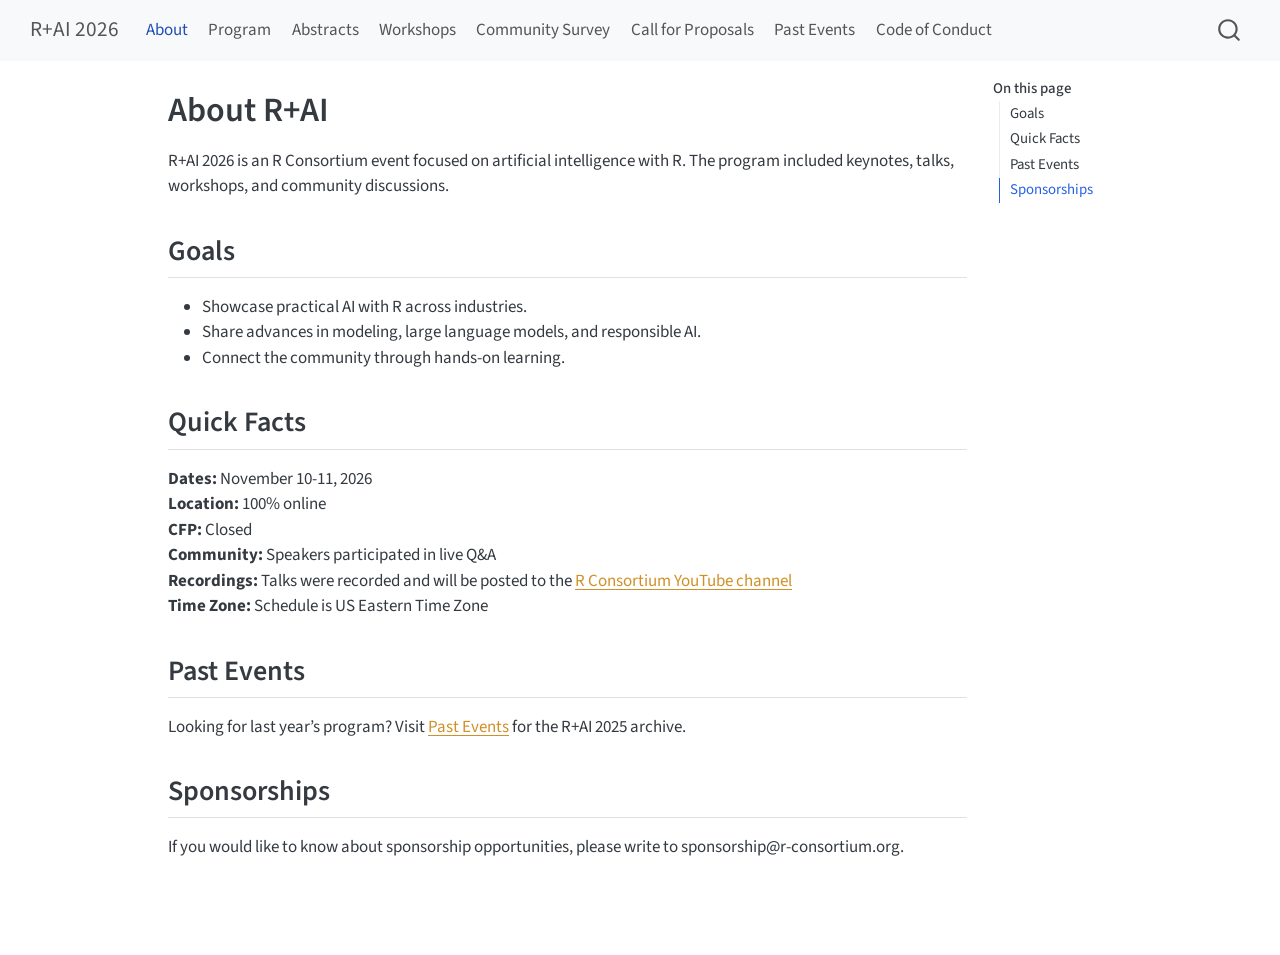
==== commit 23f0d1ec: "deploy: 6c6042f67e41672d6263c7deed61988aeca06a00" ====
--- a/about.html
+++ b/about.html
@@ -47,7 +47,7 @@
 <link href="site_libs/quarto-html/quarto-syntax-highlighting-63b5708e65d6cd79cd7618c58d0c21e7.css" rel="stylesheet" id="quarto-text-highlighting-styles">
 <script src="site_libs/bootstrap/bootstrap.min.js"></script>
 <link href="site_libs/bootstrap/bootstrap-icons.css" rel="stylesheet">
-<link href="site_libs/bootstrap/bootstrap-11dfed304549e7d9db55013033367f26.min.css" rel="stylesheet" append-hash="true" id="quarto-bootstrap" data-mode="light">
+<link href="site_libs/bootstrap/bootstrap-8d3ad9c781c51ccd60b292c95058b2c2.min.css" rel="stylesheet" append-hash="true" id="quarto-bootstrap" data-mode="light">
 <script id="quarto-search-options" type="application/json">{
   "location": "navbar",
   "copy-button": false,
@@ -118,10 +118,6 @@
   <li class="nav-item">
     <a class="nav-link active" href="./about.html" aria-current="page"> 
 <span class="menu-text">About</span></a>
-  </li>  
-  <li class="nav-item">
-    <a class="nav-link" href="./registration.html"> 
-<span class="menu-text">Registration</span></a>
   </li>  
   <li class="nav-item">
     <a class="nav-link" href="./program.html"> 
@@ -170,7 +166,6 @@
   <ul>
   <li><a href="#goals" id="toc-goals" class="nav-link active" data-scroll-target="#goals">Goals</a></li>
   <li><a href="#quick-facts" id="toc-quick-facts" class="nav-link" data-scroll-target="#quick-facts">Quick Facts</a></li>
-  <li><a href="#registration-pricing" id="toc-registration-pricing" class="nav-link" data-scroll-target="#registration-pricing">Registration Pricing</a></li>
   <li><a href="#past-events" id="toc-past-events" class="nav-link" data-scroll-target="#past-events">Past Events</a></li>
   <li><a href="#sponsorships" id="toc-sponsorships" class="nav-link" data-scroll-target="#sponsorships">Sponsorships</a></li>
   </ul>
@@ -198,7 +193,7 @@
 </header>
 
 
-<p>R+AI 2026 is an R Consortium event focused on artificial intelligence with R. The program will include keynotes, talks, workshops, and community discussions.</p>
+<p>R+AI 2026 is an R Consortium event focused on artificial intelligence with R. The program included keynotes, talks, workshops, and community discussions.</p>
 <section id="goals" class="level2">
 <h2 class="anchored" data-anchor-id="goals">Goals</h2>
 <ul>
@@ -212,37 +207,9 @@
 <p><strong>Dates:</strong> November 10-11, 2026<br>
 <strong>Location:</strong> 100% online<br>
 <strong>CFP:</strong> Closed<br>
-<strong>Community:</strong> Speakers participate in live Q&amp;A<br>
-<strong>Recordings:</strong> Talks will be recorded<br>
-<strong>Time Zone:</strong> Schedule is US Eastern Time Zone<br>
-<strong>Pricing:</strong> Industry, Academia, and Student level ticketing are all available</p>
-</section>
-<section id="registration-pricing" class="level2">
-<h2 class="anchored" data-anchor-id="registration-pricing">Registration Pricing</h2>
-<p>The following table lists the registration fees for three categories of attendees: students, academics and members of non-profit organizations, and professionals employed in industry who do not have non-profit status. All prices are in U.S. dollars.</p>
-<table class="caption-top table">
-<thead>
-<tr class="header">
-<th>Category</th>
-<th>Price</th>
-</tr>
-</thead>
-<tbody>
-<tr class="odd">
-<td>Students</td>
-<td>$30</td>
-</tr>
-<tr class="even">
-<td>Academic / Non-profit</td>
-<td>$50</td>
-</tr>
-<tr class="odd">
-<td>Industry</td>
-<td>$70</td>
-</tr>
-</tbody>
-</table>
-<p><a href="https://events.zoom.us/ev/AvKPIaFGx9jwfTQyiDQcLmRWjmoDg4b4O20UQLssgTvlWDoXuMh5~AvDbrQHgBmJBUNpTBSMDUTQVfVen6k7w_xlMXZremUKDubDA3Q9AQ7-FRQ" class="btn btn-rai-mustard btn-rai-lg" role="button">Register now!</a></p>
+<strong>Community:</strong> Speakers participated in live Q&amp;A<br>
+<strong>Recordings:</strong> Talks were recorded and will be posted to the <a href="https://www.youtube.com/@RConsortium">R Consortium YouTube channel</a><br>
+<strong>Time Zone:</strong> Schedule is US Eastern Time Zone</p>
 </section>
 <section id="past-events" class="level2">
 <h2 class="anchored" data-anchor-id="past-events">Past Events</h2>
